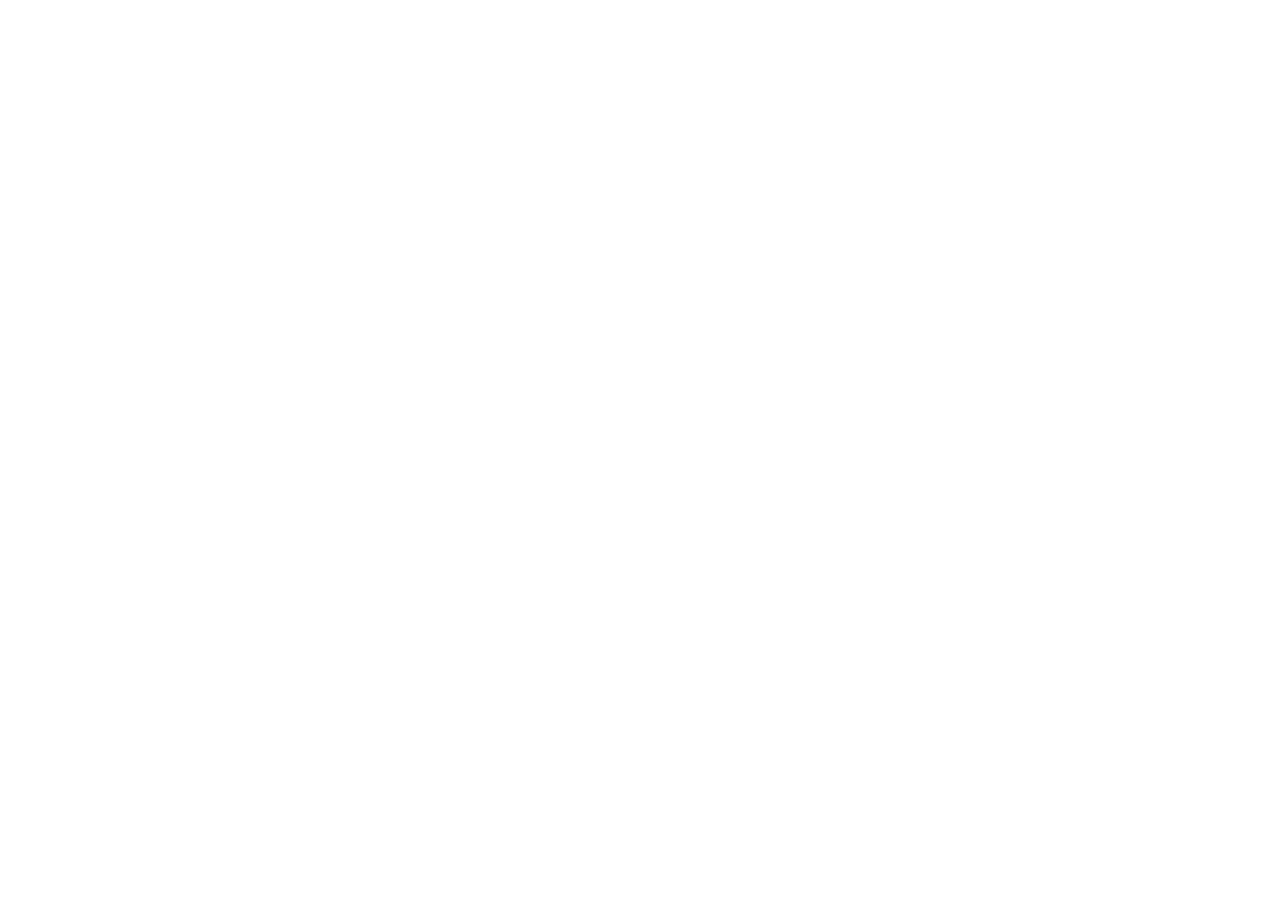
==== index.html @ eb157071 "Upload index.html" ====
<!DOCTYPE html>
<html lang="en">
<head>
    <meta charset="UTF-8">
    <meta name="viewport" content="width=device-width, initial-scale=1.0">
    <meta http-equiv="X-UA-Compatible" content="ie=edge">
    <title>Document</title>
</head>
<body>
    
</body>
</html>
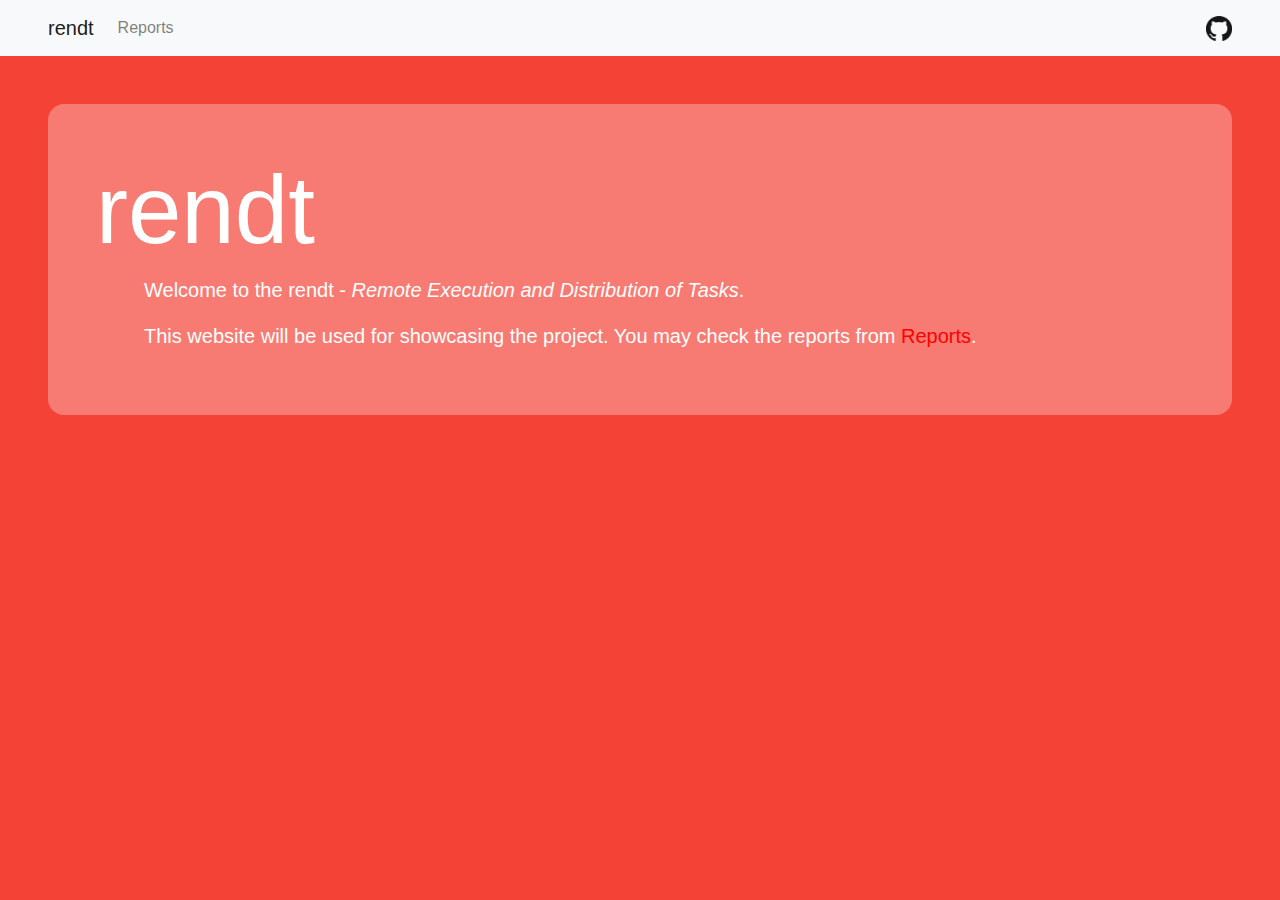
==== commit 49e782fd: "Fixed typo" ====
--- a/index.html
+++ b/index.html
@@ -1,12 +1,63 @@
 <!DOCTYPE html>
 <html lang="en">
+
 <head>
     <meta charset="UTF-8">
     <meta name="viewport" content="width=device-width, initial-scale=1.0">
     <meta http-equiv="X-UA-Compatible" content="ie=edge">
-    <title>Document</title>
+
+    <link rel="stylesheet" href="https://stackpath.bootstrapcdn.com/bootstrap/4.3.1/css/bootstrap.min.css"
+        integrity="sha384-ggOyR0iXCbMQv3Xipma34MD+dH/1fQ784/j6cY/iJTQUOhcWr7x9JvoRxT2MZw1T" crossorigin="anonymous">
+    <link rel="stylesheet" href="assets/css/styles.css">
+
+    <title>rendt - Remote Execution and Distribution of Tasks</title>
 </head>
-<body>
-    
+
+<body class="bgr">
+    <nav class="navbar navbar-expand-lg navbar-light bg-light px-4 px-sm-5" style="width:100%">
+        <a class="navbar-brand" href="index.html">rendt</a>
+        <button class="navbar-toggler" type="button" data-toggle="collapse" data-target="#navbarSupportedContent"
+            aria-controls="navbarSupportedContent" aria-expanded="false" aria-label="Toggle navigation">
+            <span class="navbar-toggler-icon"></span>
+        </button>
+
+        <div class="collapse navbar-collapse " id="navbarSupportedContent">
+            <ul class="navbar-nav mr-auto">
+                <li class="nav-item">
+                    <a class="nav-link" href="reports.html">Reports</a>
+                </li>
+                <li class="nav-item my-auto">
+                    <a href="https://github.com/rendtTeam/rendt"><img src="assets/img/github.png" class="img"></a>
+                </li>
+            </ul>
+        </div>
+    </nav>
+
+    <section class="container-fluid p-3 p-sm-5">
+        <div class="jumbotron jumbotron-fluid text-white p-5 jmb">
+            <h1 class="display-1 d-none d-sm-block">rendt</h1>
+            <h1 class="display-4 d-sm-none">rendt</h1>
+            <div class="pl-5">
+                <p class="lead">Welcome to the <strong>rendt</strong> - <em>Remote Execution and Distribution of
+                        Tasks</em>.
+                </p>
+                <p class="lead">
+                    This website will be used for showcasing the project. You may check the reports from
+                    <a class="link" href="reports.html"><strong>Reports</strong></a>.
+                </p>
+            </div>
+        </div>
+    </section>
+
+    <script src="https://code.jquery.com/jquery-3.3.1.slim.min.js"
+        integrity="sha384-q8i/X+965DzO0rT7abK41JStQIAqVgRVzpbzo5smXKp4YfRvH+8abtTE1Pi6jizo"
+        crossorigin="anonymous"></script>
+    <script src="https://cdnjs.cloudflare.com/ajax/libs/popper.js/1.14.7/umd/popper.min.js"
+        integrity="sha384-UO2eT0CpHqdSJQ6hJty5KVphtPhzWj9WO1clHTMGa3JDZwrnQq4sF86dIHNDz0W1"
+        crossorigin="anonymous"></script>
+    <script src="https://stackpath.bootstrapcdn.com/bootstrap/4.3.1/js/bootstrap.min.js"
+        integrity="sha384-JjSmVgyd0p3pXB1rRibZUAYoIIy6OrQ6VrjIEaFf/nJGzIxFDsf4x0xIM+B07jRM"
+        crossorigin="anonymous"></script>
 </body>
+
 </html>--- a/assets/css/styles.css
+++ b/assets/css/styles.css
@@ -0,0 +1,37 @@
+.bgr {
+    height: 100%;
+    background: rgba(244, 67, 54, 1);
+}
+
+.jmb {
+    width: inherit;
+    border-radius: 1em;
+    background: rgba(255, 255, 255, 0.3);
+}
+
+.img {
+    height: 25px;
+}
+
+.navbar-nav, .mr-auto {
+    flex: 1;
+    margin: auto !important;
+    display: flex;
+    justify-content: space-between;
+}
+
+.link {
+    color: red;
+}
+
+.link:hover {
+    color: red;
+}
+
+.rep {
+    color: white;
+}
+
+.rep:hover {
+    color: red
+}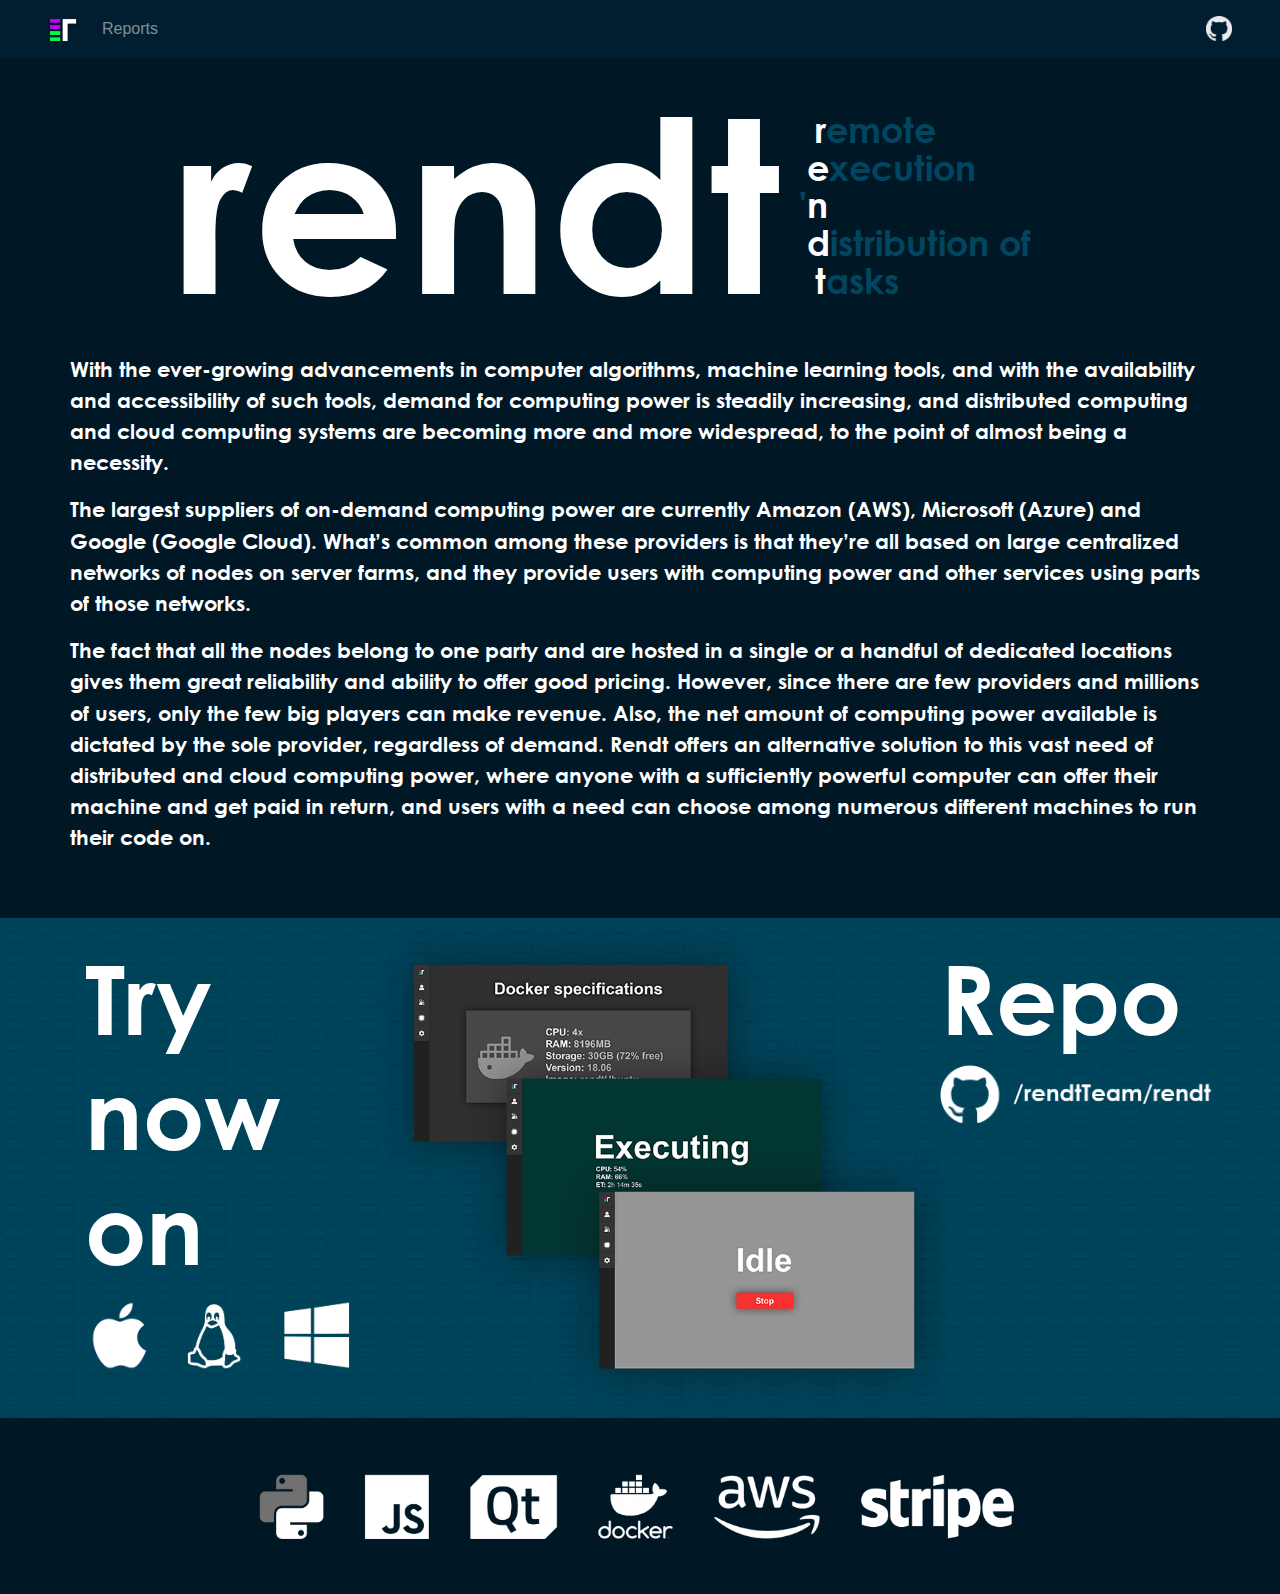
==== commit c1e06daa: "Deploy website" ====
--- a/index.html
+++ b/index.html
@@ -13,9 +13,9 @@
     <title>rendt - Remote Execution and Distribution of Tasks</title>
 </head>
 
-<body class="bgr">
-    <nav class="navbar navbar-expand-lg navbar-light bg-light px-4 px-sm-5" style="width:100%">
-        <a class="navbar-brand" href="index.html">rendt</a>
+<body style="background-color: rgb(0, 23, 37);">
+    <nav class="navbar navbar-expand-lg navbar-dark px-4 px-sm-5" style="width:100%; background: rgb(0, 30, 47);">
+        <a class="navbar-brand" href="index.html"><img src="assets/img/rendt_new_logo_square.png" height="30"></a>
         <button class="navbar-toggler" type="button" data-toggle="collapse" data-target="#navbarSupportedContent"
             aria-controls="navbarSupportedContent" aria-expanded="false" aria-label="Toggle navigation">
             <span class="navbar-toggler-icon"></span>
@@ -27,25 +27,95 @@
                     <a class="nav-link" href="reports.html">Reports</a>
                 </li>
                 <li class="nav-item my-auto">
-                    <a href="https://github.com/rendtTeam/rendt"><img src="assets/img/github.png" class="img"></a>
+                    <a href="https://github.com/rendtTeam/rendt"><img src="assets/img/github.png" class="img" style="filter: invert(1)"></a>
                 </li>
             </ul>
         </div>
     </nav>
 
-    <section class="container-fluid p-3 p-sm-5">
-        <div class="jumbotron jumbotron-fluid text-white p-5 jmb">
-            <h1 class="display-1 d-none d-sm-block">rendt</h1>
-            <h1 class="display-4 d-sm-none">rendt</h1>
-            <div class="pl-5">
-                <p class="lead">Welcome to the <strong>rendt</strong> - <em>Remote Execution and Distribution of
-                        Tasks</em>.
-                </p>
-                <p class="lead">
-                    This website will be used for showcasing the project. You may check the reports from
-                    <a class="link" href="reports.html"><strong>Reports</strong></a>.
-                </p>
+    <section class="container-fluid p-3 p-sm-5 text-center pt-0 mt-0" style="background: rgb(0, 23, 37);">
+        <div class="d-flex mt-0">
+            <div class="row text-white p-0 justify-elements-center" style="margin: -3rem auto 0 auto;">
+                <div class="col-7 mr-5">
+                    <h1 style="font-family: 'Century Gothic'; font-weight: bold; font-size: 15rem;">rendt</h1>
+                </div>
+                <div class="col-4 ml-3" align="left" style="padding-top: 3.5rem;">
+                    <h1 class="pl-3"
+                        style="margin: -0.3rem 0; font-family: 'Century Gothic'; font-weight: bold; font-size: 2.2125rem;">
+                        r<span style="color: rgb(0, 70, 96)">emote</span></h1>
+                    <h1 class="pl-2"
+                        style="margin: -0.3rem 0; font-family: 'Century Gothic'; font-weight: bold; font-size: 2.2125rem;">
+                        e<span style="color: rgb(0, 70, 96)">xecution</span></h1>
+                    <h1
+                        style="margin: -0.3rem 0; font-family: 'Century Gothic'; font-weight: bold; font-size: 2.2125rem;">
+                        <span style="color: rgb(0, 70, 96)">'</span>n</h1>
+                    <h1 class="pl-2"
+                        style="margin: -0.3rem 0; font-family: 'Century Gothic'; font-weight: bold; font-size: 2.2125rem;">
+                        d<span style="color: rgb(0, 70, 96)">istribution of</span></h1>
+                    <h1 class="pl-3"
+                        style="margin: -0.3rem 0; font-family: 'Century Gothic'; font-weight: bold; font-size: 2.2125rem;">
+                        t<span style="color: rgb(0, 70, 96)">asks</span></h1>
+                </div>
             </div>
+        </div>
+
+        <div class="container">
+            <div class="row text-white" align="left"
+                style="font-family: 'Century Gothic'; font-weight: bold; font-size: 1.3rem;">
+                <p>With the ever-growing advancements in computer algorithms, machine learning tools, and with the
+                    availability and accessibility of such tools, demand for computing power is steadily increasing, and
+                    distributed computing and cloud computing systems are becoming more and more widespread, to the
+                    point of almost being a necessity.</p>
+
+                <p>The largest suppliers of on-demand computing power are currently Amazon (AWS), Microsoft (Azure)
+                    and Google (Google Cloud). What’s common among these providers is that they’re all based on large
+                    centralized networks of nodes on server farms, and they provide users with computing power and other
+                    services using parts of those networks.</p>
+
+                <p>The fact that all the nodes belong to one party and are hosted in a single or a handful of dedicated
+                    locations gives them great reliability and ability to offer good pricing. However, since there are
+                    few
+                    providers and millions of users, only the few big players can make revenue. Also, the net amount of
+                    computing power available is dictated by the sole provider, regardless of demand.
+                    Rendt offers an alternative solution to this vast need of distributed and cloud computing power,
+                    where
+                    anyone with a sufficiently powerful computer can offer their machine and get paid in return, and
+                    users
+                    with a need can choose among numerous different machines to run their code on.</p>
+            </div>
+        </div>
+    </section>
+
+    <section class="bgr">
+        <div class="container">
+            <div class="d-flex">
+                <div class="row text-white">
+                    <div class="col-3 pt-4">
+                        <h1 style="font-family: 'Century Gothic'; font-weight: bold; font-size: 6rem;">
+                            Try now on
+                        </h1>
+                        <div class="d-flex">
+                            <img src="assets/img/os_logos.png" height="80px">
+                        </div>
+                    </div>
+                    <div class="col-6">
+                        <img src="assets/img/screens.png" height="500px">
+                    </div>
+                    <div class="col-3 pt-4">
+                        <h1 style="font-family: 'Century Gothic'; font-weight: bold; font-size: 6rem;">
+                            Repo
+                        </h1>
+                        <a href="https://github.com/rendtTeam/rendt"><img src="assets/img/gitLink.png"
+                                height="60px"></a>
+                    </div>
+                </div>
+            </div>
+        </div>
+    </section>
+
+    <section class="container-fluid p-5 text-center" style="background: rgb(0, 23, 37);">
+        <div class="d-flex">
+            <img src="assets/img/devTools.png" height="80px" style="margin: auto">
         </div>
     </section>
 
--- a/assets/css/styles.css
+++ b/assets/css/styles.css
@@ -1,6 +1,14 @@
+@font-face {
+    font-family: 'Century Gothic';
+    src: url('../fonts/CenturyGothicBold.ttf') format('truetype'); /* Chrome 4+, Firefox 3.5, Opera 10+, Safari 3—5 */
+}
+
 .bgr {
     height: 100%;
-    background: rgba(244, 67, 54, 1);
+    background: rgb(0, 68, 91);
+    background-image: url("../img/rendt_pattern.png");
+    background-repeat: repeat;
+    background-blend-mode: darken;
 }
 
 .jmb {
@@ -21,11 +29,11 @@
 }
 
 .link {
-    color: red;
+    color: purple;
 }
 
 .link:hover {
-    color: red;
+    color: darkmagenta;
 }
 
 .rep {
@@ -33,5 +41,5 @@
 }
 
 .rep:hover {
-    color: red
+    color: darkmagenta;
 }